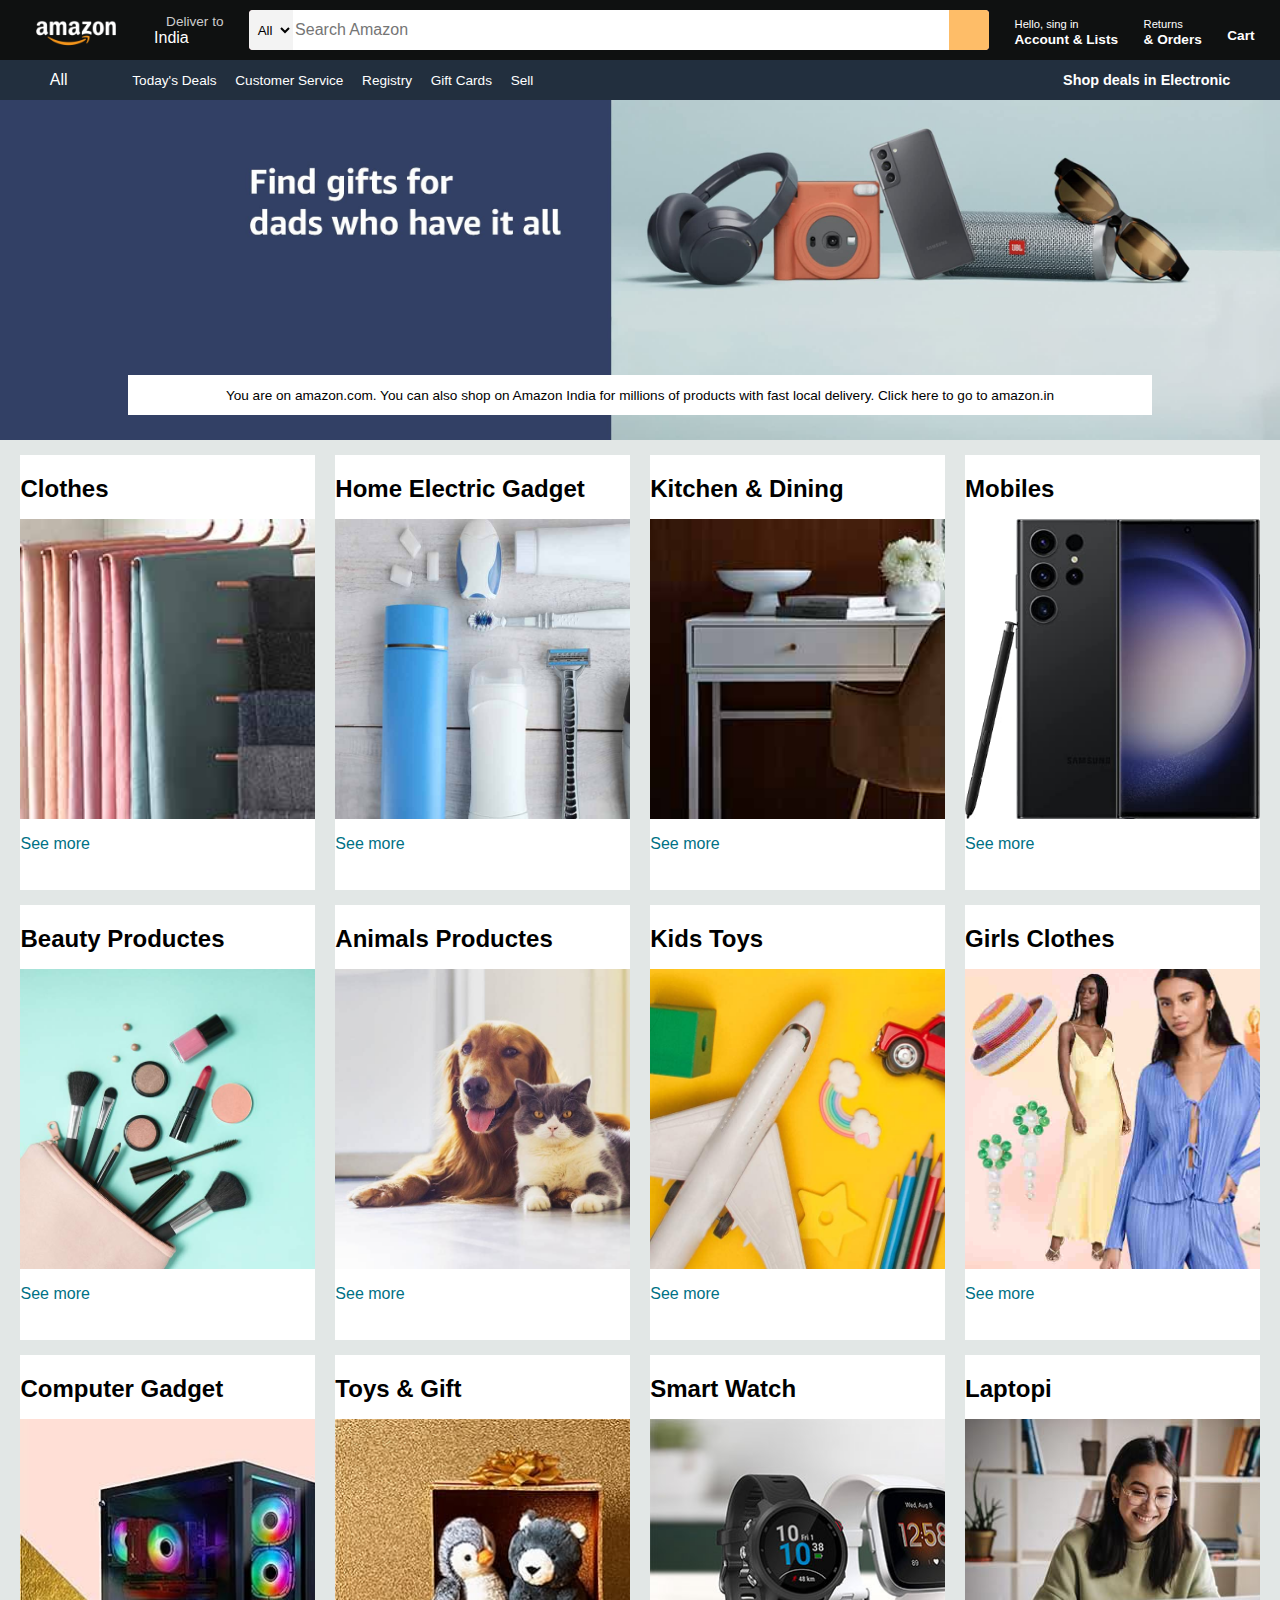
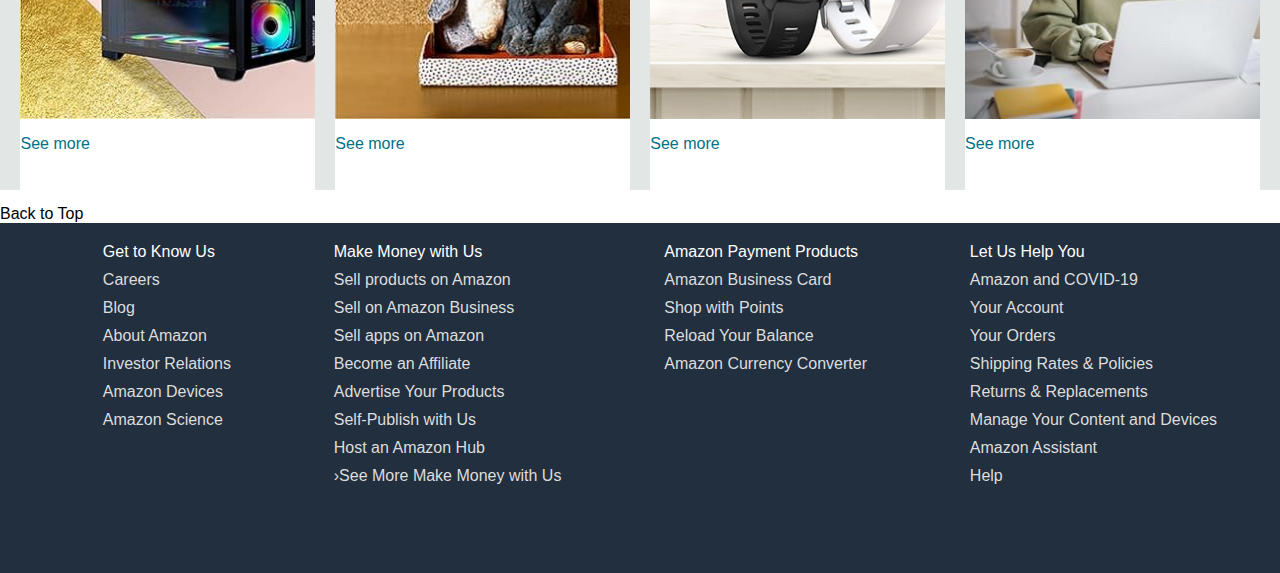
==== index.html @ f410fb60 "git add." ====
<!DOCTYPE html>
<html lang="en">
<head>
    <meta charset="UTF-8">
    <meta name="viewport" content="width=device-width, initial-scale=1.0">
    <title>AMAZON.IN</title>
    <link rel="stylesheet" href="https://cdnjs.cloudflare.com/ajax/libs/font-awesome/6.5.2/css/all.min.css" integrity="sha512-SnH5WK+bZxgPHs44uWIX+LLJAJ9/2PkPKZ5QiAj6Ta86w+fsb2TkcmfRyVX3pBnMFcV7oQPJkl9QevSCWr3W6A==" crossorigin="anonymous" referrerpolicy="no-referrer" />
    <link rel="stylesheet" href="Style.css">
</head>
<body>
    <header>
        <div class="navbar">
            <div class="nav-logo border">
                <div class="logo"></div>
            </div>

            <div class="nav-address">
                <p class="add-first">Deliver to</p>
                <div class="add-icon">
                    <i class="fas fa-map-marker-alt"></i>
                    <p class="add-sec">India</p>
                </div>
            </div>

            <div class="nav-search">
                <select class="search-select">
                    <option>All</option>
                </select>
                <input placeholder="Search Amazon" class="search-input">
                <div class="search-icon">
                    <i class="fas fa-search"></i>
                </div>
            </div>
            <div class="nav-singin">
                <p><span>Hello, sing in</span></p>
                <p class="nav-second">Account & Lists</p>
            </div>

            <div class="nav-return border">
                <p><span>Returns</span></p>
                <p class="nav-second">& Orders</p>
            </div>

            <div class="nav-cart">
                <i class="fa-solid fa-cart-shopping"></i>
                Cart
            </div>
        </div>

        <div class="panel">
            <div class="panel-all">
                <i class="fa-solid fa-bars"></i>
                All
            </div>

            <div class="panel-ops">
                <p>Today's Deals</p>
                <p>Customer Service</p>
                <p>Registry</p>
                <p>Gift Cards</p>
                <p>Sell</p>
            </div>
            <div class="panel-deals">
                Shop deals in Electronic
            </div>
        </div>
    </header>

    <div class="hero-section">
        <div class="hero-msg">
            <p> You are on amazon.com. You can also shop on Amazon India for millions of products with fast local delivery. Click here to go to amazon.in</p>
        </div>
    </div>

    <div class="shop-section">
        <div class="box1 box">
            <h2>Clothes</h2>
            <div class="box-img" style="background-image: url('box1_image.jpg');"></div>
            <p>See more</p>
        </div>
        <div class="box2 box">
            <h2>Home Electric Gadget</h2>
            <div class="box-img" style="background-image: url('box2_image.jpg');"></div>
            <p>See more</p>
        </div>
        <div class="box3 box">
            <h2>Kitchen & Dining</h2>
            <div class="box-img" style="background-image: url('box3_image.jpg');"></div>
            <p>See more</p>
        </div>
        <div class="box4 box">
            <h2>Mobiles</h2>
            <div class="box-img" style="background-image: url('box4_image.jpg');"></div>
            <p>See more</p>
        </div>
    </div>

    <div class="shop-section">
        <div class="box1 box">
            <h2>Beauty Productes</h2>
            <div class="box-img" style="background-image: url('box5_image.jpg');"></div>
            <p>See more</p>
        </div>
        <div class="box2 box">
            <h2>Animals Productes</h2>
            <div class="box-img" style="background-image: url('box6_image.jpg');"></div>
            <p>See more</p>
        </div>
        <div class="box3 box">
            <h2>Kids Toys</h2>
            <div class="box-img" style="background-image: url('box7_image.jpg');"></div>
            <p>See more</p>
        </div>
        <div class="box4 box">
            <h2>Girls Clothes</h2>
            <div class="box-img" style="background-image: url('box8_image.jpg');"></div>
            <p>See more</p>
        </div>
    </div>

    <div class="shop-section">
        <div class="box1 box">
            <h2>Computer Gadget</h2>
            <div class="box-img" style="background-image: url('box9.jpg');"></div>
            <p>See more</p>
        </div>
        <div class="box2 box">
            <h2>Toys & Gift</h2>
            <div class="box-img" style="background-image: url('box10.jpg');"></div>
            <p>See more</p>
        </div>
        <div class="box3 box">
            <h2>Smart Watch</h2>
            <div class="box-img" style="background-image: url('box11.jpg');"></div>
            <p>See more</p>
        </div>
        <div class="box4 box">
            <h2>Laptopi</h2>
            <div class="box-img" style="background-image: url('box12.jpg');"></div>
            <p>See more</p>
        </div>
    </div>

    <footer>
        <div class="foot-panel1">
            Back to Top
        </div>

        <div class="foot-panel2">
            <ul>
                <p>Get to Know Us</p>
                <a href="#">Careers</a>
                <a href="#">Blog</a>
                <a href="#">About Amazon</a>
                <a href="#">Investor Relations</a>
                <a href="#">Amazon Devices</a>
                <a href="#">Amazon Science</a>
            </ul>

            <ul>
                <p> Make Money with Us</p>
                <a href="#">Sell products on Amazon</a>
                <a href="#">Sell on Amazon Business</a>
                <a href="#">Sell apps on Amazon</a>
                <a href="#">Become an Affiliate</a>
                <a href="#">Advertise Your Products</a>
                <a href="#">Self-Publish with Us</a>
                <a href="#">Host an Amazon Hub</a>
                <a href="#">›See More Make Money with Us</a>
            </ul>

            <ul>
                <p>Amazon Payment Products</p>
                <a href="#">Amazon Business Card</a>
                <a href="#">Shop with Points</a>
                <a href="#">Reload Your Balance</a>
                <a href="#">Amazon Currency Converter</a>
            </ul>

            <ul>
                <p>Let Us Help You</p>
                <a href="#">Amazon and COVID-19</a>
                <a href="#">Your Account</a>
                <a href="#">Your Orders</a>
                <a href="#">Shipping Rates & Policies</a>
                <a href="#">Returns & Replacements</a>
                <a href="#">Manage Your Content and Devices</a>
                <a href="#">Amazon Assistant</a>
                <a href="#">Help</a>
            </ul>
        </div>
    </footer>
</body>
</html>
---- Style.css ----
* {
    margin: 0px;
    font-family: Arial;
    border: border-box;

}
.navbar {
    height: 60px;
    background-color: #0f1111;
    color: white;
    display: flex;
    align-items: center;
    justify-content: space-evenly;
}

.nav-logo {
    height: 50px;
    width: 100px;
}

.logo {
    background-image: url("amazon.jpg");
    background-size: cover;
    height: 50px;
    width: 100px;
}

.border {
    border: 1.5x solid transparent;
}

.border:hover {
    border: 1.5px solid white;
}

.nav-address:hover {
    border: 1.5px solid white;
}

/** box2 **/

.add-first {
    color: #cccccc;
    font-size: 0.85rem;
    margin-left: 15px;
}

.add-sec {
    font-size: 1rem;
    margin-left: 3px;
}

.add-icon {
    display: flex;
    align-items: center;
}

/** box3 **/

.nav-search{
    display: flex;
    justify-content: space-around;
    background-color: pink;
    width: 740px;
    height: 40px;
    border-radius: 4px;
}

.search-select {
    background-color: #f3f3f3;
    width: 50px;
    text-align: center;
    border-top-left-radius: 4px;
    border-bottom-left-radius: 4px;
    border: none;
}

.search-input {
    width: 100%;
    font-size: 1rem;
    border: none;
}

.search-icon {
    width: 45px;
    display: flex;
    justify-content: center;
    align-items: center;
    font-size: 1.2rem;
    background-color: #febd68;
    border-top-right-radius: 4px;
    border-bottom-right-radius: 4px;
    color: #0f1111;
}

.nav-search:hover {
    border: 2px solid orange;
}

/** box4 **/
span{
    font-size: 0.7rem;
}

.nav-second {
    font-size: 0.85rem;
    font-weight: 700;
}

.nav-singin:hover {
    border: 1.5px solid white;
}

/** box5 **/
.nav-cart i {
    font-size: 30px;
}

.nav-cart {
    font-size: 0.85rem;
    font-weight: 700;
}

.nav-cart:hover {
    border: 1.5px solid white;
}

/** panel **/
.panel {
    height: 40px;
    background-color: #222f3e;
    display: flex;
    color: white;
    align-items: center;
    justify-content: space-evenly;
}


.panel-all:hover {
    border: 1.5px solid white;
}

.panel-ops p {
    display: inline;
    margin-left: 15px;
}

.panel-ops {
    width: 70%;
    font-size: 0.85rem;
}

.panel-ops p:hover {
    border: 1.5px solid white;
}

.panel-deals {
    font-size: 0.9rem;
    font-weight: 700;
}

.panel-deals:hover {
    border: 1.5px solid white;
}

/** hero-section **/
.hero-section {
    background-image: url("hero_image.jpg");
    background-size: cover;
    height: 340px;
    display: flex;
    justify-content: center;
    align-items: flex-end;
}

.hero-msg {
    background-color: white;
    color: black;
    height: 40px;
    width: 80%;
    display: flex;
    align-items: center;
    justify-content: center;
    font-size: 0.85rem;
    margin-bottom: 25px;
}

.hero-msg a {
    color: #007185;
}

/** shop-section **/

.shop-section{
    display: flex;
    justify-content: space-evenly;
    background-color: #e2e7e6;
}


.box {
    height: 400px;
    width: 23%;
    background-color: white;
    padding: 20px 0px 15px ;
    margin-top: 15px;
}

.box-img {
    height: 300px;
    background-size: cover;
    margin-top: 1rem;
    margin-bottom: 1rem;
}

.box p {
    color: #007185;
}

.box p:hover {
    color: brown;
    text-decoration: underline;
}

/** footer **/

footer {
    margin-top: 15px;
}


.foot-panel {
    background-color: #37475a;
    color: white;
    height: 50px;
    display: flex;
    justify-content: center;
    align-items: center;
    font-size: 0.85rem
}


.foot-panel2 {
    background-color: #222f3e;
    color: white;
    height: 350px;
    display: flex;
    justify-content: space-evenly;
}

ul {
    margin-top: 20px;
}

ul a {
    display: block;
    font-size: 0.85;
    margin-top: 10px;
    color: #dddddd;
    text-decoration: none;
}

ul a:hover {
    text-decoration: underline;
}

.foot-panel3 {
    background-color: #222f3e;
    color: white;
    border-top: 0.5px solid white;
    height: 70px;
    display: flex;
    justify-content: center;
    align-items: center;
}


.foot-panel4 {
    background-color: #0f1111;
    color: white;
    height: 80px;
    font-size: 0.7;
    text-align: center;
}

.pages {
    padding-top: 25px;
}

.copyright {
    padding-top: 5px;
}
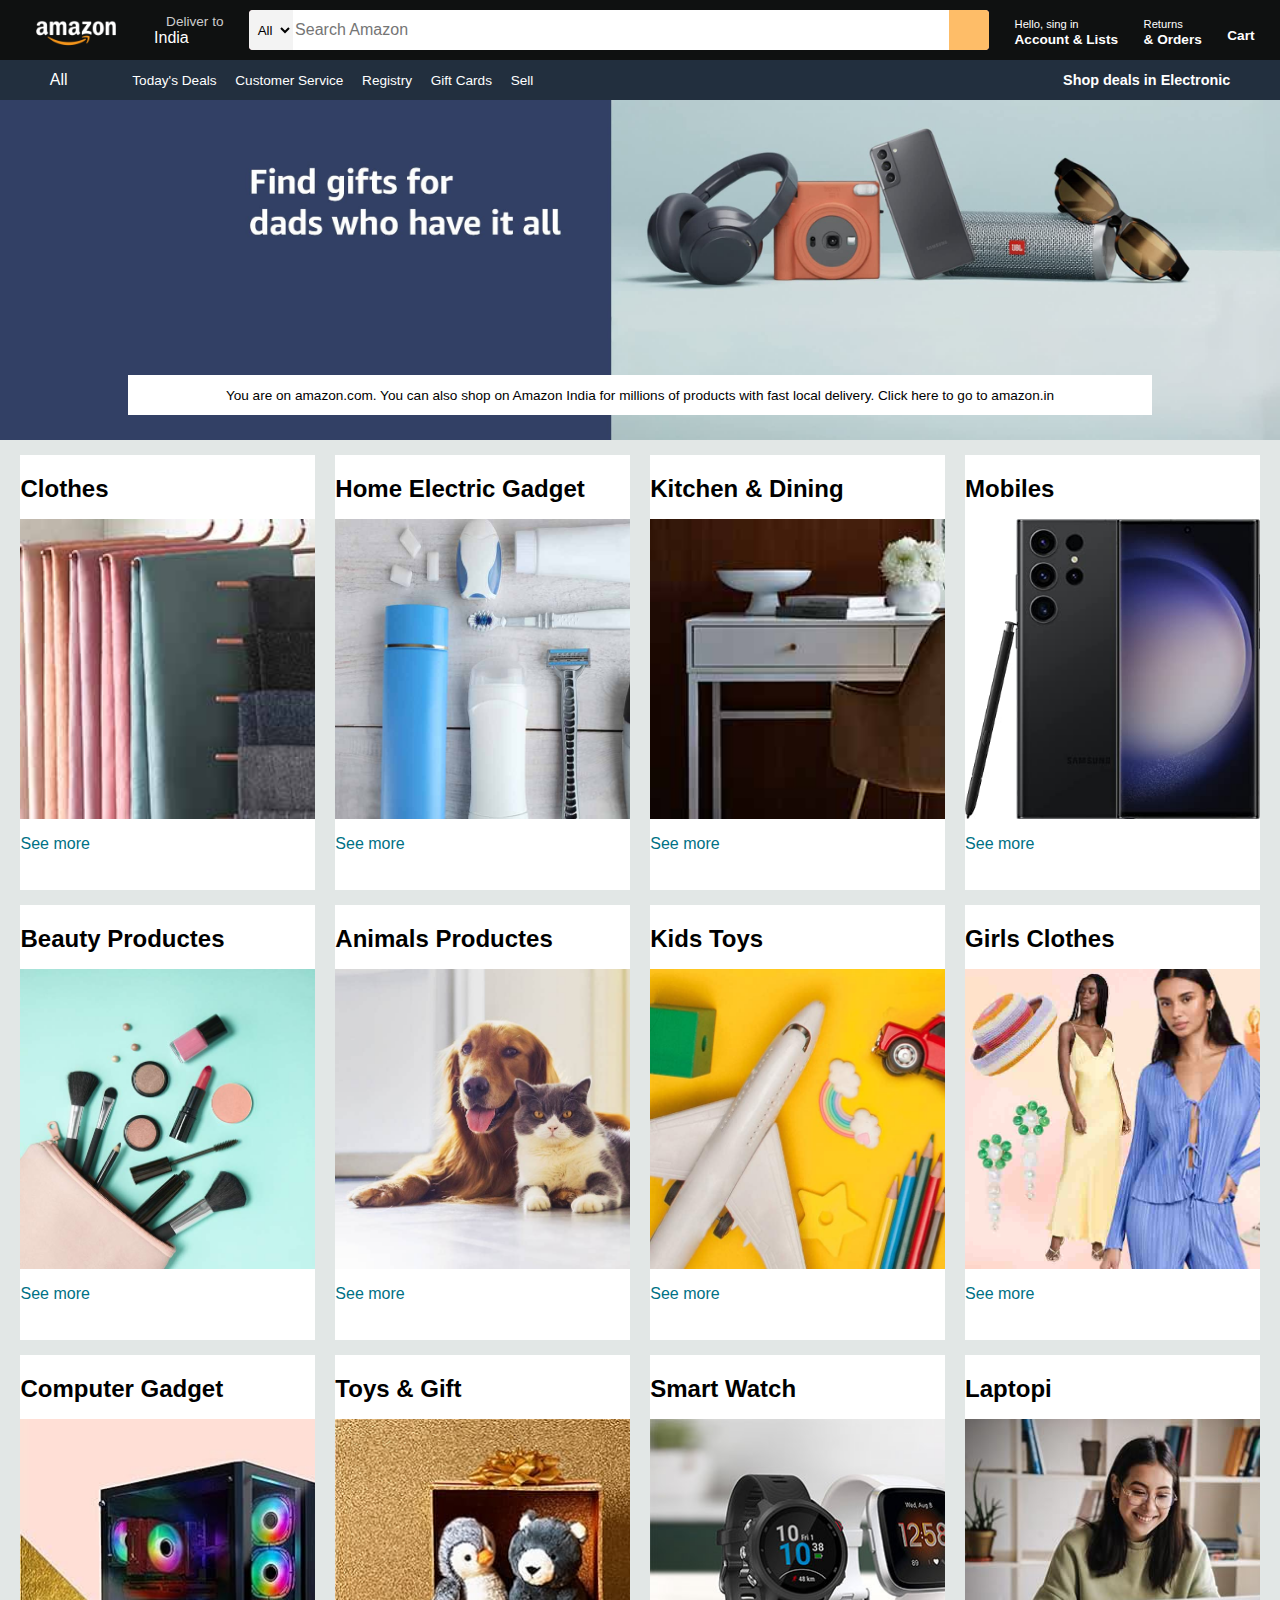
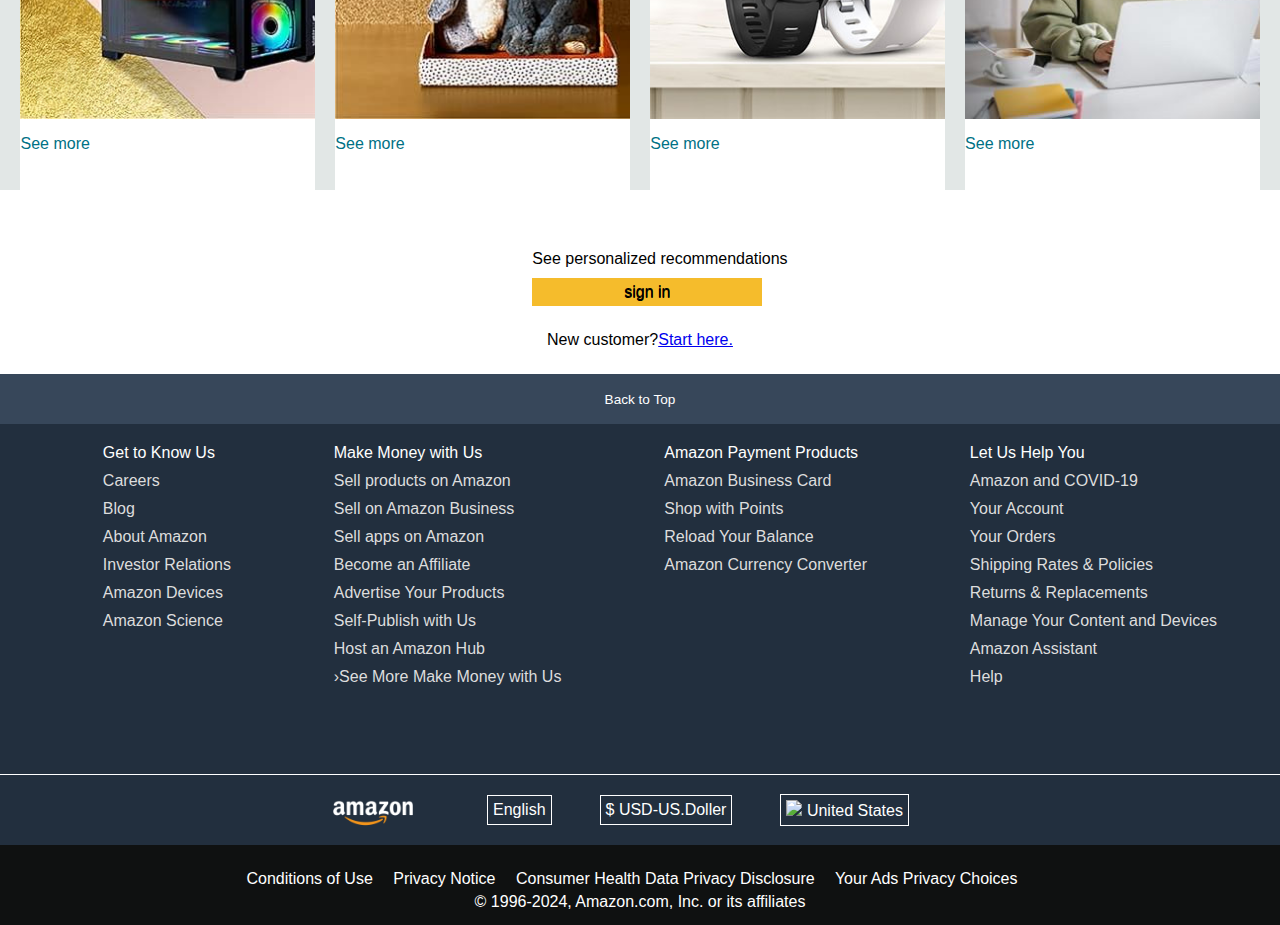
==== commit 4d6bd5c1: "git add ." ====
--- a/index.html
+++ b/index.html
@@ -142,7 +142,20 @@
     </div>
 
     <footer>
-        <div class="foot-panel1">
+        <div class="signin">
+            <ul>
+                <p>See personalized recommendations</p>
+                <div class="login">
+                    <a href="sign in">sign in</a>
+                </div>
+            </ul>
+        </div>
+        <div class="startnow">
+            <p>New customer?</p>
+            <a href="Start here.">Start here.</a>
+        </div>
+
+        <div class="foot-panel">
             Back to Top
         </div>
 
@@ -189,6 +202,33 @@
                 <a href="#">Help</a>
             </ul>
         </div>
+
+        <div class="foot-panel3">
+            <div class="logo"></div>
+            <p id="one">
+                <i class="fa-solid fa-earth-americas"></i>
+                English
+                <i class="fa-solid fa-arrows-up-down"></i>
+            </p>
+            <p id="two">$ USD-US.Doller</p>
+            <p id="three">
+                <img src="https://flagsapi.com/US/flat/64.png" />
+                United States</p>
+        </div>
+
+        <div class="foot-panel4">
+            <div class="pages">
+                <a href="  Conditions of Use">  Conditions of Use</a>
+                <a href="  Privacy Notice">  Privacy Notice</a>
+                <a href="Consumer Health Data Privacy Disclosure">Consumer Health Data Privacy Disclosure</a>
+                <a href="Your Ads Privacy Choices">  Your Ads Privacy Choices</a>
+                <i class="fa-solid fa-toggle-on"></i>
+            </div>
+            <div class="copyright">
+                © 1996-2024, Amazon.com, Inc. or its affiliates
+            </div>
+        </div>
+
     </footer>
 </body>
 </html>--- a/Style.css
+++ b/Style.css
@@ -171,7 +171,36 @@
     display: flex;
     justify-content: center;
     align-items: flex-end;
-}
+    animation: change 25s infinite ease-in-out;
+}
+
+@keyframes change {
+    0%
+    {
+        background-image: url("hero_image.jpg");
+    }
+    20%
+    {
+        background-image: url("poster1.jpg");
+    }
+    40%
+    {
+        background-image: url("poster2.jpg");
+    }
+    60%
+    {
+        background-image: url("poster3.jpg");
+    }
+    80%
+    {
+        background-image: url("poster4.jpg");
+    }
+    100%
+    {
+        background-image: url("poster5.jpg");
+    }
+}
+
 
 .hero-msg {
     background-color: white;
@@ -228,6 +257,32 @@
     margin-top: 15px;
 }
 
+.signin {
+    height: 126px;
+    display: flex;
+    justify-content: center;
+    align-items: center;
+}
+
+.login a {
+    display: flex;
+    justify-content: center;
+    align-items: center;
+    height: 28px;
+    width: 230px;
+    position: relative;
+    text-shadow:  0px 1px 0px;
+    text-decoration-style: solid;
+    background-color: rgb(245, 188, 44) ;
+    color: black;
+}
+
+.startnow {
+    display: flex;
+    justify-content: center;
+    align-items: center;
+    padding-bottom: 25px;
+}
 
 .foot-panel {
     background-color: #37475a;
@@ -274,6 +329,22 @@
     align-items: center;
 }
 
+.foot-panel3 #one {
+    margin-left: 4rem;
+}
+
+.foot-panel3 #three img {
+    width: 16px;
+}
+
+.foot-panel3 p {
+    border: solid 1px white;
+    padding: 5px;
+    margin-right: 3rem;
+    align-items: center;
+    justify-content: center;
+}
+
 
 .foot-panel4 {
     background-color: #0f1111;
@@ -283,6 +354,12 @@
     text-align: center;
 }
 
+.pages a {
+    text-decoration: none;
+    padding-right: 1rem;
+    color: white;
+}
+
 .pages {
     padding-top: 25px;
 }
